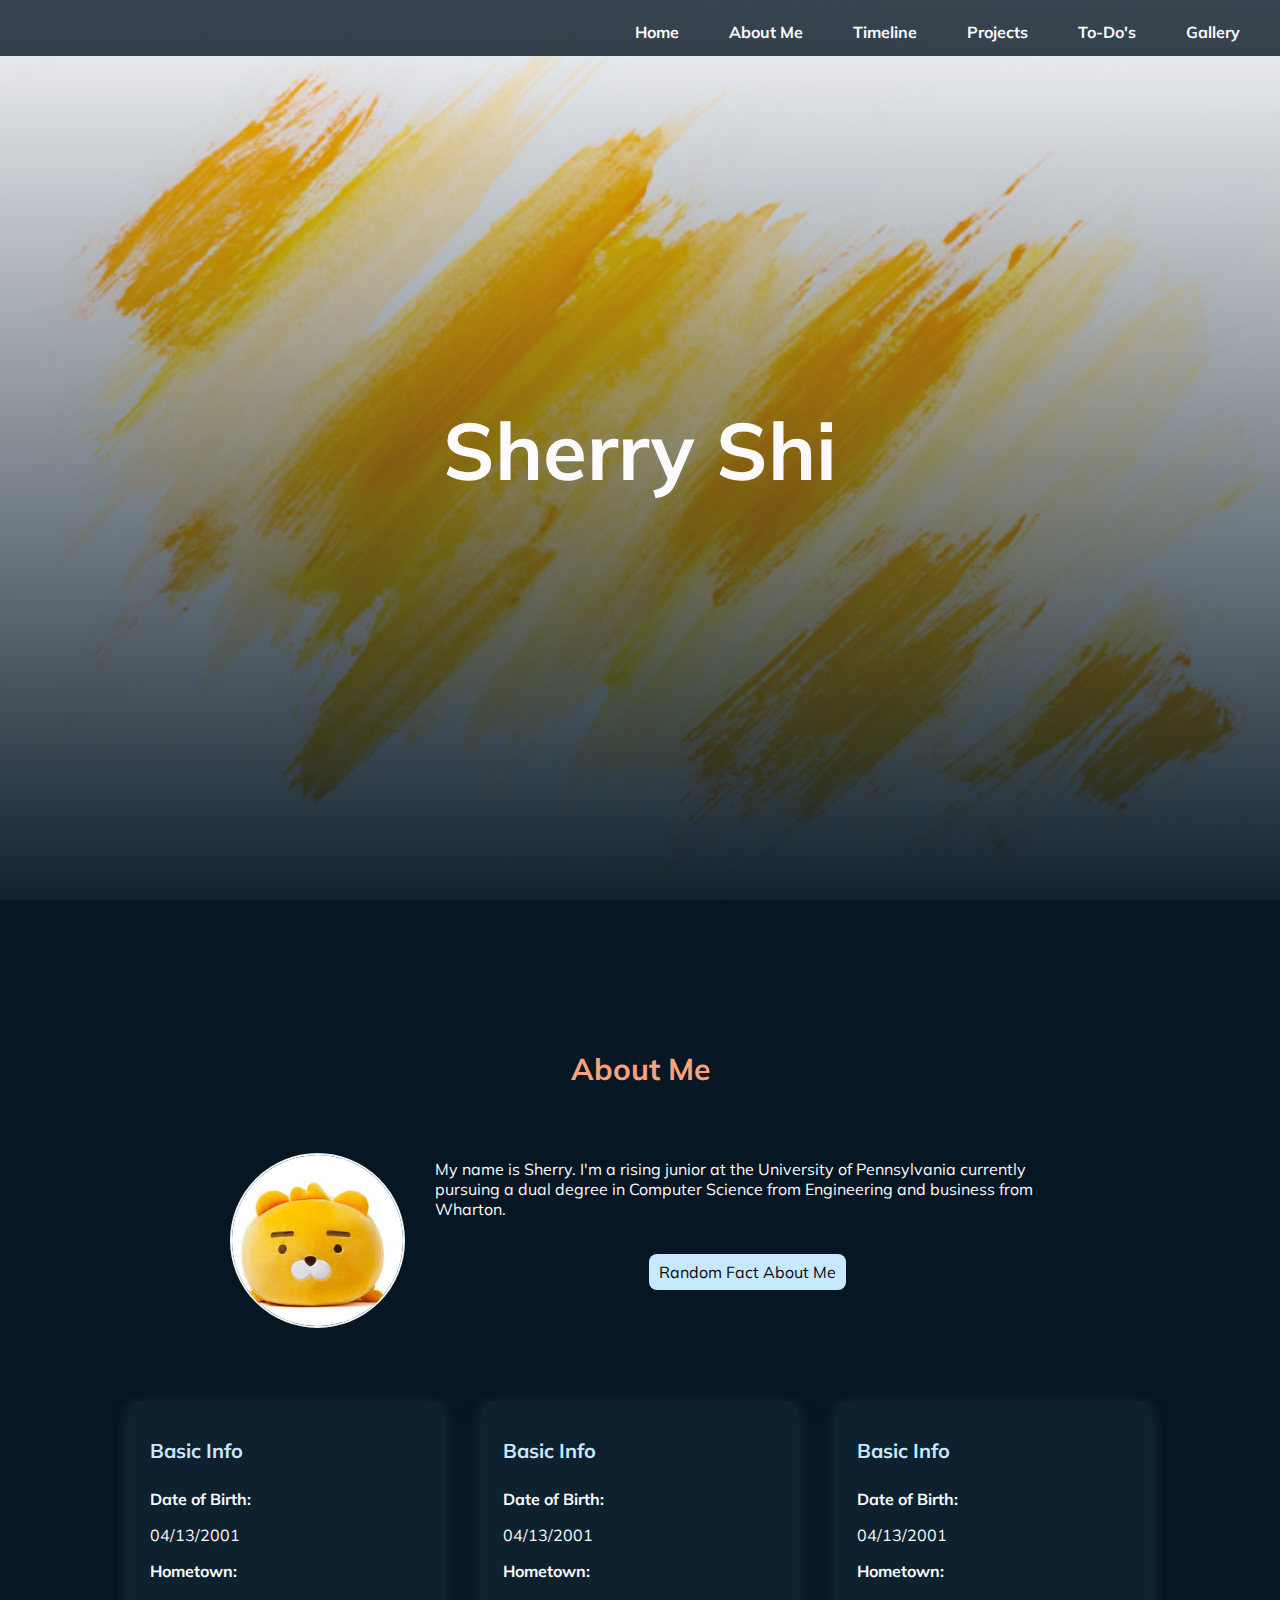
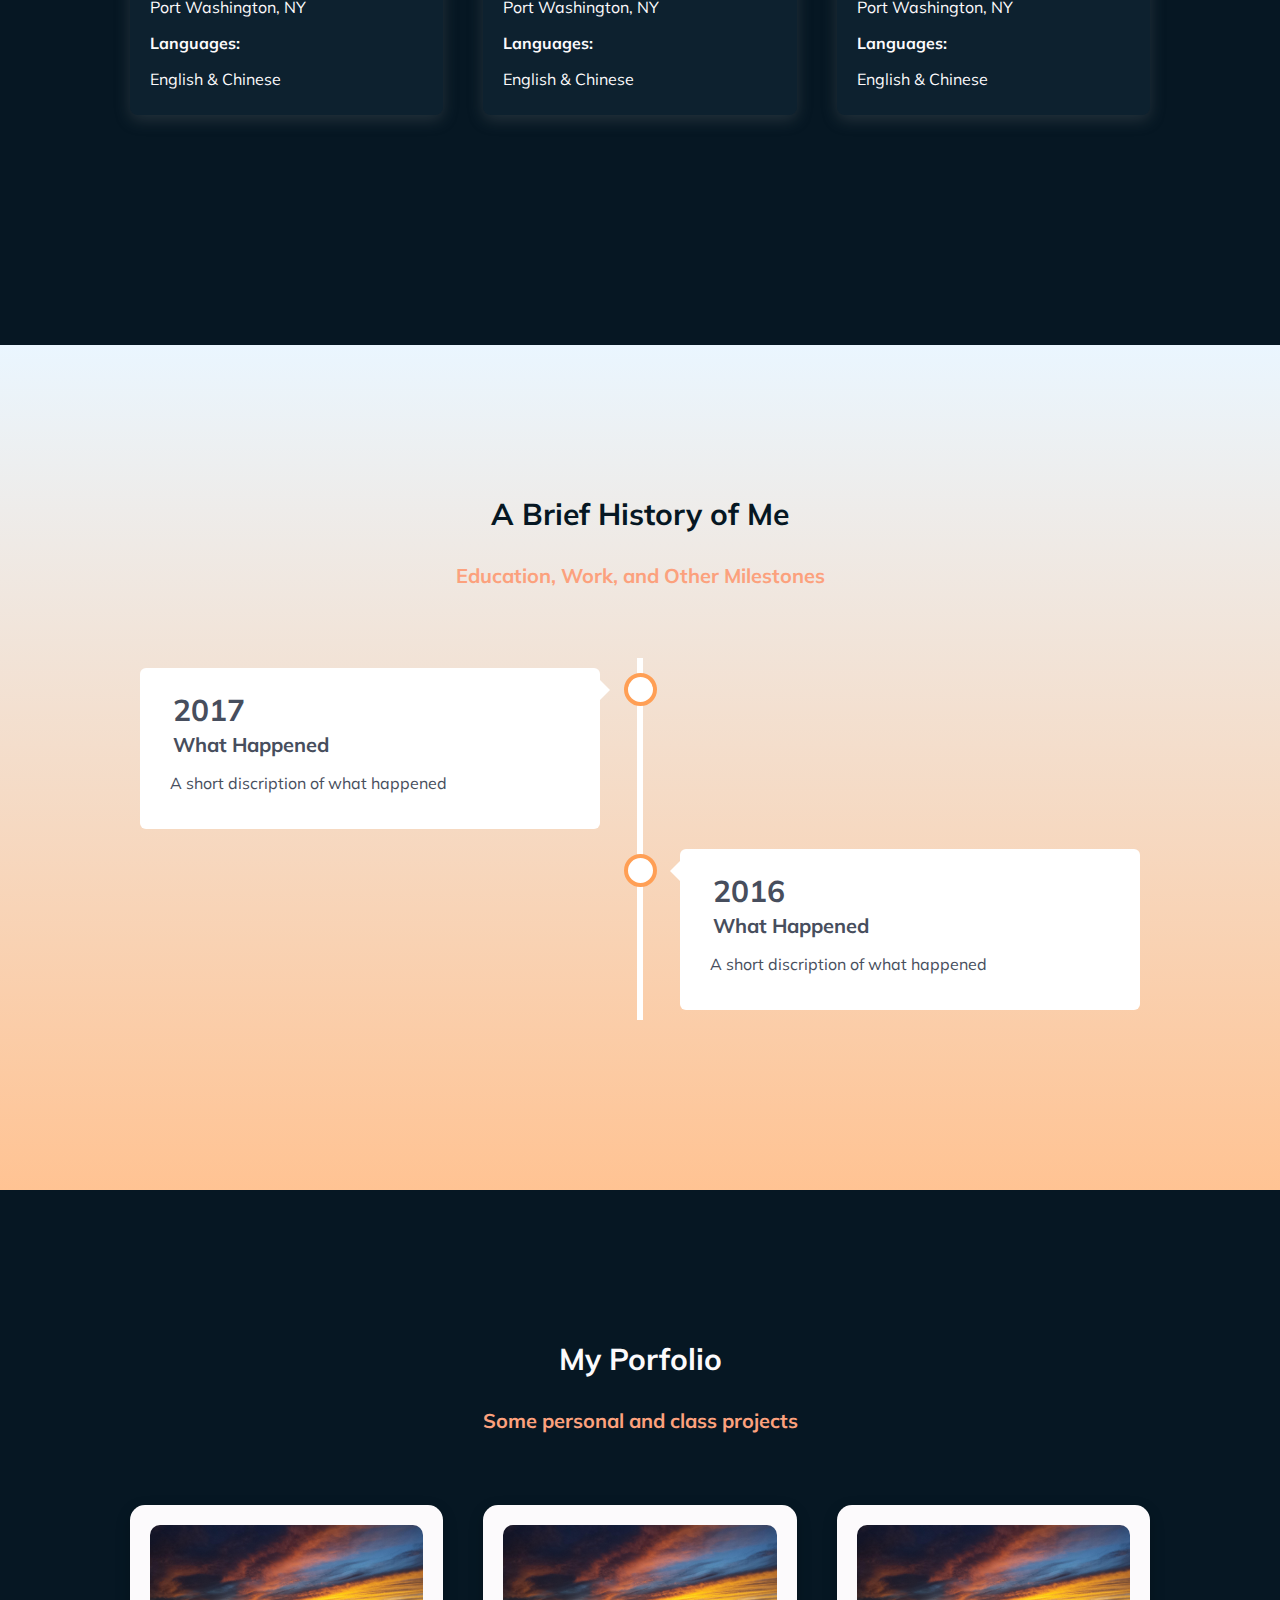
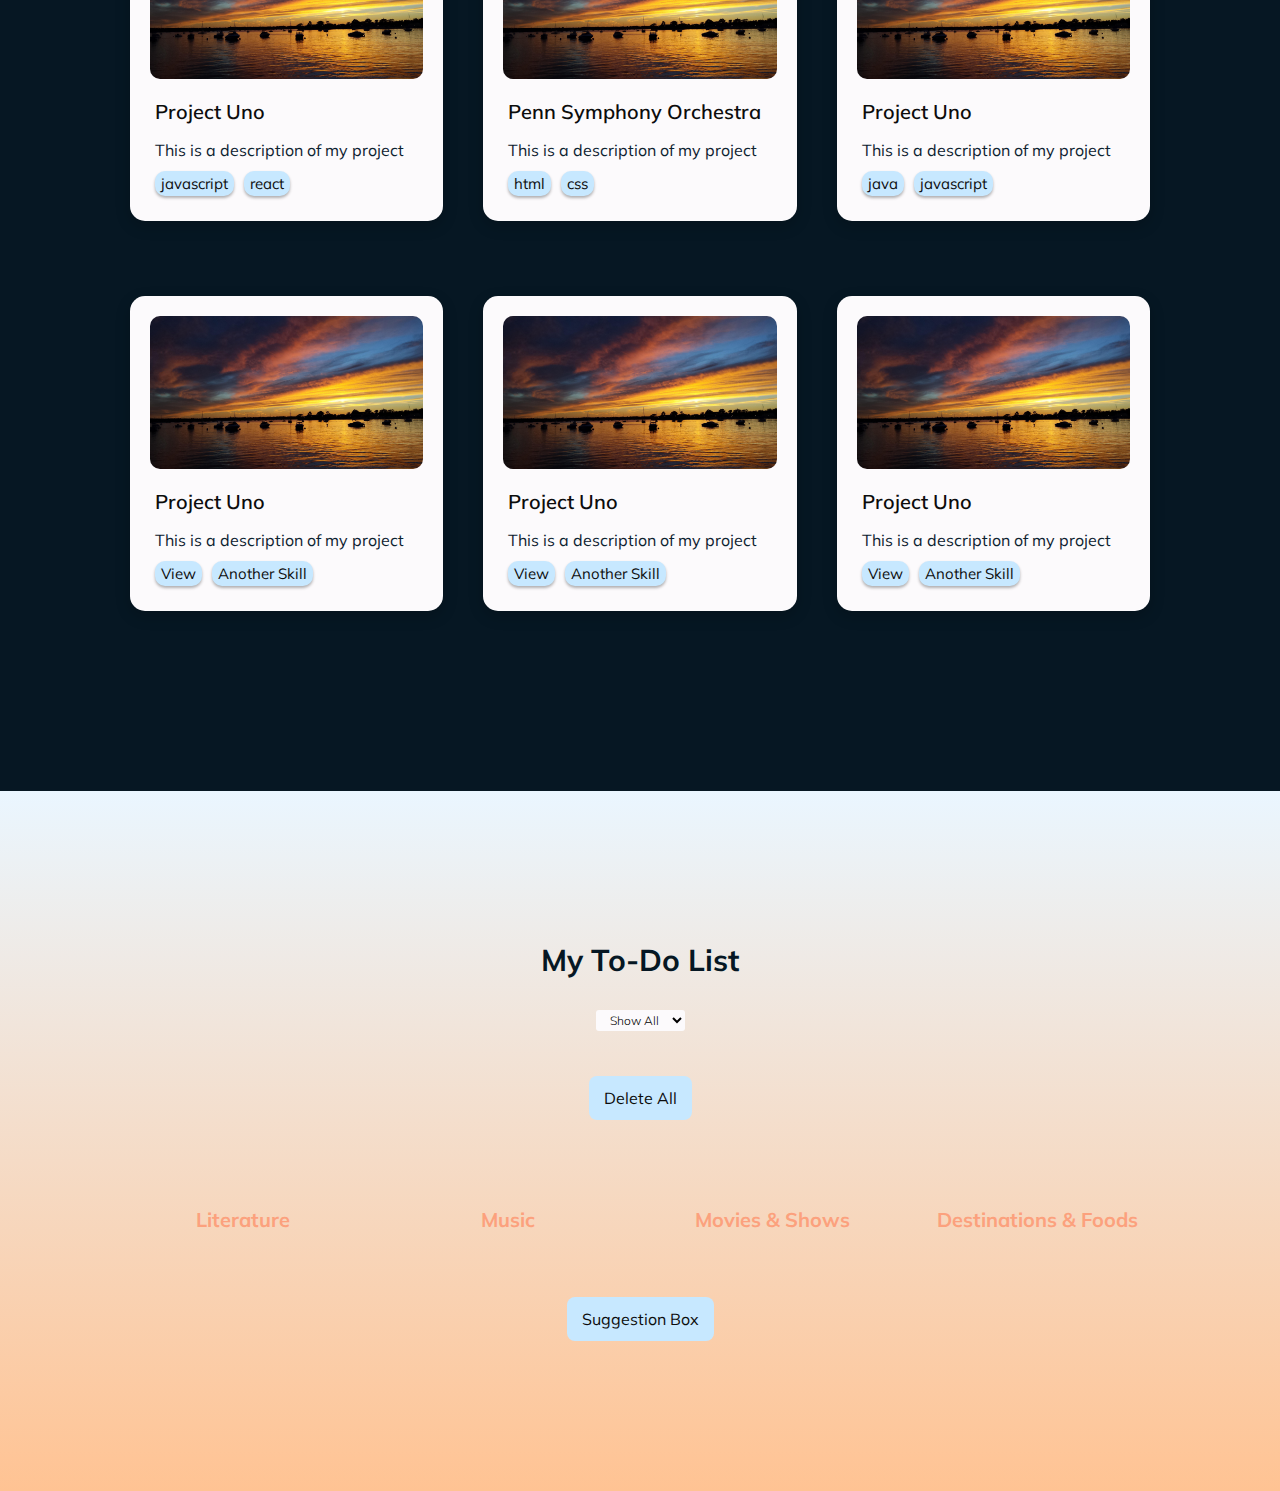
==== portfolio/src/main/webapp/index.html @ 3817cd6d "some css changes" ====
<!DOCTYPE html>
<html>
  <head>
    <meta charset="UTF-8">
    <meta name="viewport" content="width=device-width, initial-scale=1">
    <title>Sherry's Portfolio</title>
    <link rel="stylesheet" href="style.css">
    <script src="https://ajax.googleapis.com/ajax/libs/jquery/3.1.0/jquery.min.js"></script>
    <script src="script.js"></script>
  </head>

  <body onload="getData()">
    <!--Home Initial View-->   
    <header id="home" class="home-background">
      <div id="nav">
        <ul>
          <li><a href="gallery.html">Gallery</a></li>
          <li><a href="index.html#to-do">To-Do's</a></li>
          <li><a href="index.html#projects">Projects</a></li>
          <li><a href="index.html#timeline">Timeline</a></li>
          <li><a href="index.html#about">About Me</a></li>
          <li><a href="index.html#home">Home</a></li>
        </ul>  
      </div>
      <div class="absolute-center">
        <h1>Sherry Shi</h1>
      </div>
    </header>

    <!-- About Section --> 
    <section id="about" class="blue">
      <div class="container">
        <!--Intro Paragraph-->
        <h3 class="orange-text">About Me</h3>
        <div class="wrapper bio">
          <img class="pro-pic" src="./images/ryan.jpg" alt = "My Profile Picture">
          <div class="intro">
            <p>My name is Sherry. I'm a rising junior at the University of 
                Pennsylvania currently pursuing a dual degree in Computer Science
                from Engineering and business from Wharton.</p>
            <button onclick="generateRandomFact()">Random Fact About Me</button>
            <p id="fact-container"></p>
          </div>
        </div>
        <!--Three-columned Profile-->
        <div class="row wrapper profile">
          <div class="column third">
            <div class="profile-card">
              <h4 class="blue-text">Basic Info</h4>
              <strong>Date of Birth:</strong> 
              <p>04/13/2001</p>
              <strong>Hometown:</strong> 
              <p>Port Washington, NY</p>
              <strong>Languages:</strong>
              <p>English & Chinese</p>
            </div>
          </div>
          <div class="column third">
            <div class="profile-card">
              <h4 class="blue-text">Basic Info</h4>
              <strong>Date of Birth:</strong> 
              <p>04/13/2001</p>
              <strong>Hometown:</strong> 
              <p>Port Washington, NY</p>
              <strong>Languages:</strong>
              <p>English & Chinese</p>
            </div> 
          </div>
          <div class="column third">
            <div class="profile-card">
              <h4 class="blue-text">Basic Info</h4>
              <strong>Date of Birth:</strong> 
              <p>04/13/2001</p>
              <strong>Hometown:</strong> 
              <p>Port Washington, NY</p>
              <strong>Languages:</strong>
              <p>English & Chinese</p>
            </div>
          </div>
        </div>
      </div>
    </section>

    <section id="timeline" class="azure">
      <div class="container">
        <!--Timeline div sections -->
        <h3>A Brief History of Me</h3>
        <h4 class="orange-text">Education, Work, and Other Milestones</h4> 
        <div class="timeline">
          <div class="timeline-container left">
            <div class="timeline-content">
              <h3 class="slim">2017</h3>
              <h4 class="slim">What Happened</h4>
              <p>A short discription of what happened</p>
            </div>
          </div>
          <div class="timeline-container right">
            <div class="timeline-content">
              <h3 class="slim">2016</h3>
              <h4 class="slim">What Happened</h4>
              <p>A short discription of what happened</p>
            </div>
          </div>
          <!--Will insert more timeline items-->  
        </div>
      </div> 
    </section>

    <!-- Project Section --> 
    <section id="projects" class="blue"> 
      <div class="container">
        <h3>My Porfolio</h3>
        <h4 class="orange-text">Some personal and class projects</h4>      
        <div class="row wrapper projects">
          <div class="column third">
            <div class="card">
              <img src="./images/sunset.jpg" alt="a sunset">
              <div class="description">
                <h4>Project Uno</h4>
                <p>This is a description of my project</p>
              </div>
              <div class="skills-container">
                <div class="skill">javascript</div>
                <div class="skill">react</div>
              </div>
            </div> 
          </div>
          <div class="column third">
            <div class="card">
              <img src="./images/sunset.jpg" alt="a sunset">
              <div class="description">
                <h4><a href="https://www.dolphin.upenn.edu/pennorch/">Penn Symphony Orchestra</a></h4>
                <p>This is a description of my project</p>
              </div>
              <div class="skills-container">
                <div class="skill">html</div>
                <div class="skill">css</div>
              </div>
            </div> 
          </div>
          <div class="column third">
            <div class="card">
              <img src="./images/sunset.jpg" alt="a sunset">
              <div class="description">
                <h4>Project Uno</h4>
                <p>This is a description of my project</p>
              </div>
              <div class="skills-container">
                <div class="skill">java</div>
                <div class="skill">javascript</div>
              </div>
            </div> 
          </div>
        </div>

        <div class="row wrapper projects">
          <div class="column third">
            <div class="card">
              <img src="./images/sunset.jpg" alt="a sunset">
              <div class="description">
                <h4>Project Uno</h4>
                <p>This is a description of my project</p>
              </div>
              <div class="skills-container">
                <div class="skill">View</div>
                <div class="skill">Another Skill</div>
              </div>
            </div> 
          </div>
          <div class="column third">
            <div class="card">
              <img src="./images/sunset.jpg" alt="a sunset">
              <div class="description">
                <h4>Project Uno</h4>
                <p>This is a description of my project</p>
              </div>
              <div class="skills-container">
                <div class="skill">View</div>
                <div class="skill">Another Skill</div>
              </div>
            </div> 
          </div>
          <div class="column third">
            <div class="card">
              <img src="./images/sunset.jpg" alt="a sunset">
              <div class="description">
                <h4>Project Uno</h4>
                <p>This is a description of my project</p>
              </div>
              <div class="skills-container">
                <div class="skill">View</div>
                <div class="skill">Another Skill</div>
              </div>
            </div> 
          </div>
        </div>

      </div>
    </section> 

    <!-- To-Do Section -->
    <section id="to-do" class="azure">
      <div class="container">
        <h3>My To-Do List</h3>
          <select id="max-loaded" class="inline-select" onChange="getData(this.value)">
          <option value="" selected>Show All</option>
          <option value="10">10</option>
          <option value="5">5</option>
          <option value="3">3</option>
        </select>
        <button onclick="deleteData()">Delete All</button>

        <div class="row wrapper to-dos">
          <div class="column quarter">
              <div class="to-do-container">
              <h4 class="orange-text">Literature</h4>
              <div id="literature-list">
                <!--Dynamically put-in content-->
              </div>
            </div>
          </div>
          <div class="column quarter">
            <div class="to-do-container">
              <h4 class="orange-text">Music</h4>
              <div id="music-list">
                <!--Dynamically put-in content-->
              </div>
            </div>
          </div>
          <div class="column quarter">
            <div class="to-do-container">
              <h4 class="orange-text">Movies & Shows </h4>
              <div id="movie-list">
                <!--Dynamically put-in content-->
              </div>
            </div>
          </div>
          <div class="column quarter">
            <div class="to-do-container">
              <h4 class="orange-text">Destinations & Foods</h4>
              <div id="travel-list">
                <!--Dynamically put-in content-->
              </div>
            </div>
          </div>
        </div>

        <!--TODO: Review good/bad practice of posting recommendation-form to
         two urls through query params. If it is okay, will delete second form--> 
        
        <!--Original Form: Now submits to datastore and excel--> 
        <button onClick="toggleForm()">Suggestion Box</button>
        <form id="recommendation-form" name="recommendation-form">
          <h5 class="blue-text">
        	  Give me your recommendations! Music, books, movies, tv-shows, foods, I'm all ears :)
              </h5>
          <input id="name-excel" type="text" name="Name" placeholder="Your Name?">
          <select id="category-excel" placeholder="Category" name="Category" required>
            <option value="" disabled selected>Select a Category</option>
            <option value="Literature">Literature</option>
            <option value="Music">Music</option>
            <option value="Movie">Movie</option>
            <option value="TV-Show">TV-Show</option>
            <option value="Travel">Travel Destination</option>
            <option value="Food">Food</option>
            <option value="Activity">Activity</option>
            <option value="Other">Other</option>
          </select>
          <input id="content-excel" type="text" 
              placeholder="Your Recommendation?" name="Recommendation" required>
          <textarea id="comment-excel" type="text" 
              placeholder="Any additional comments?" name="Comments"></textarea>
         <button type="submit" id="submit-form">Send</button>
          <p id="form-response" class="hidden"></p>
        </form>

        <!-- Post to datastore only form--> 
        <form action="/data" method="POST" id="datastore-form" name="recommendation-form-server">
          <h5 class="blue-text">
        	  Give me your recommendations! Music, books, movies, tv-shows, foods, I'm all ears :)
              </h5>
          <input id="name" type="text" name="name" placeholder="Your Name?">
          <select id="category" placeholder="category" name="category" required>
            <option value="" disabled selected>Select a Category</option>
            <option value="Literature">Literature</option>
            <option value="Music">Music</option>
            <option value="Movie">Movie</option>
            <option value="TV-Show">TV-Show</option>
            <option value="Destination">Destination</option>
            <option value="Food">Food</option>
            <option value="Activity">Activity</option>
          </select>
          <input id="content" type="text" 
              placeholder="Your Recommendation?" name="content">
          <textarea id="comment" type="text" 
              placeholder="Any additional comments?" name="comment"></textarea>
          <button type="submit" id="submit-form">Send</button>
        </form>
      </div>
    </section>
  </body>
</html>
---- portfolio/src/main/webapp/style.css ----
@import url(https://fonts.googleapis.com/css2?family=Muli:ital,wght@0,300;1,300&display=swap);
* {
  box-sizing: border-box;
}

html {
  background-color: #0C0C0C;
  height: 100%;
}

body {
  margin: 0;
  height: 100%;
  font-family: 'Muli', sans-serif;
}

/*Home View with Background*/
.home-background {
  height: 100%;
  background: linear-gradient(#06172300,#061723f2), 
      url("./images/yellowbrush.jpg") no-repeat fixed center;
  color: #fcfafc;
  background-size: cover;
}

/*Gallery page home view with Background*/
.gallery-background {
  background: url("./images/sunset.jpg") no-repeat fixed;
  background-size: contain;
  height: 60%;
  background-color:#0C0C0C;
  color: #fcfafc;
}

/*Sections*/
section {
  height: auto;
  padding:100px 100px;
}

@media screen and (max-width: 1300px) {
  section {
    padding: 100px 50px;
  }
}

@media screen and (max-width: 800px) {
  section {
    padding: 100px 25px;
  }
}

/*Dark and Light may not be used soon*/
section.dark {
  background-color:#0C0C0C;
  color: #fcfafc;
}
section.light {
  background-color: #fcfafc;
  color: #0C0C0C;
}

section.azure {
  background: linear-gradient(#eaf6ff,#ffc393);
  color: #061723;
}
section.blue {
  background-color: #061723;
  color: #fcfafc;
}




/*Containers*/
.container {
  position: relative;
  margin: 50px 100px;
  text-align:center
}

@media screen and (max-width: 1400px) {
  .container {
    margin: 50px;
  }
}

@media screen and (max-width: 800px) {
  .container {
    margin: 50px 25px;
  }
}

/*Text Wrappers*/
.absolute-center {
  margin: 0;
  position: absolute;
  top: 50%;
  left: 50%;
  text-align: center;
  transform: translate(-50%, -50%);
}

.gallery-title {
  position: absolute;
  top: 30%;
  left: 50%;
  text-align: center;
  transform: translate(-50%, -50%);
}

.wrapper {
  margin: 0px auto; 
  padding: 25px 10px 10px;
}

.bio {
  display: flex;
  display: -webkit-box;  /* OLD - iOS 6-, Safari 3.1-6, BB7 */
  display: -ms-flexbox;  /* TWEENER - IE 10 */
  display: -webkit-flex; /* NEW - Safari 6.1+. iOS 7.1+, BB10 */
  text-align: left;
  max-width: 860px; 
}

.profile {
  max-width: 1300px;
  text-align: left;
  margin-bottom: 100px;
}

.projects, .to-dos {
  max-width: 1500px;
  display: flex; 
  display: -webkit-box;  /* OLD - iOS 6-, Safari 3.1-6, BB7 */
  display: -ms-flexbox;  /* TWEENER - IE 10 */
  display: -webkit-flex; /* NEW - Safari 6.1+. iOS 7.1+, BB10 */
  flex-flow: row wrap;
}

.intro {
  margin: auto;
  padding-left: 20px;
}

#fact-container, .response-container{
  height: 20px;
  margin-top: 20px;
  color: inherit;
  text-align: center;
}

.to-do-container {
  margin: 0 auto;
  width: 100%;
}

.to-do-container p {
  margin: 30px;
}

.to-do-container h4 {
  font-size: 20px;
  margin-bottom: 20px;
}

/*Cards*/
.recommendation {
  background-color:#e9f8ff;
  color: #061723;
  padding: 10px 2px;
  border-radius: 1px;
  width: 100%;
  margin: 10px auto;
  max-width: 450px;
}

.recommendation .content{
  font-size: 16px;
  font-weight: 600;
  padding: 5px 20px;
  text-align: center;
}

.recommendation .comment {
  text-align: left;
  font-size: 14px;
  padding: 5px 20px 10px;
}

.recommendation .footer{
  border-top: 2px solid rgba(189, 189, 189, 0.39);
  font-size: 14px;
  padding: 10px 20px 0px;
  text-align: left;
}

.profile-card {
  border-radius: 8px;
  background-color: #0d212f;
  box-shadow: 0 5px 16px rgba(106, 111, 117, 0.3);
  transition: .4s;
  padding: 10px 20px;
  width: 100%;
}

.profile-card:hover {
  transform: translateY(-.2%);
  box-shadow: 0 5px 18px rgba(106, 111, 117, 0.5);
}

.card {
  border-radius: 15px;
  overflow: hidden;
  box-shadow: 0 5px 15px rgba(0,0,0,.2);
  transition: .2s;
  padding: 20px;
  position: relative;
  margin: 0 auto;
  max-width: 450px;
  background-color: #fcfafc;
  color: #0d212f;
}

.card:hover {
  transform: translateY(-.5%);
  box-shadow: 0 7px 18px rgba(0,0,0,.4);
}

.card img {
  display: block;
  width: 100%;
  max-height: 200px;
  object-fit: cover;
  border-radius: 10px;
}

.card .description {
  padding: 5px 5px 25px; 
  text-align: left;
  position: relative; 
}

.card h4 {
  font-weight: 600;
  margin: 15px 0 2px;
  transition: .4s;
  color: #0c0c0c;
  
}

.card h4 a{
  text-decoration: none;
  color: inherit;
}

.card h4 a:hover{
  color: #a7d7fa;
}

/*Buttons*/
.card .skills-container {
  bottom: 20px;
  position: absolute;
}

.card .skill {
  display: block;
  padding: 3px 6px;
  margin: 5px;
  font-size: 15px;
  text-align: center;
  color:#0C0C0C;
  background-color: #c7e8ff;
  border-radius: 10px;
  border: 2px ;
  box-shadow: 0 2px 3px rgba(0,0,0,.3);
  transition: .1s;  
  float: left;
}

.card .skill:hover {
  cursor: default;
  background-color: #c7e8ff;
  border: none;
  box-shadow: 0 2px 3px rgba(0,0,0,.4);
}

button {
  display: block;
  padding: 6px 8px;
  margin: 35px auto 5px;
  font-size: 16px;
  font: inherit;
  text-align: center;
  background-color: #c7e8ff;
  color: #0C0C0C;
  border-radius: 8px;
  transition: .1s;
  border: 2px solid transparent;
}

button:hover { 
  cursor: pointer;
  background-color: inherit;
  color: inherit;
  border: 2px solid #c7e8ff;
}

#to-do button {
  padding: 10px 13px;
  margin: 15px auto;
  font: 20px inherit;
}
  
#recommendation-form button {
  margin: 25px auto 0;
  width: 100%;
}

  
/*Image Class*/
.pro-pic {
  height: 175px;
  border:2px solid aliceblue;
  border-radius:50%;
  margin: 10px;
}

.gallery img {
  margin-top: 20px;
  vertical-align: middle;
  width: 100%;
  box-shadow: 0 2px 5px rgba(0,0,0,.2);
  transition: .4s;
}

.gallery img:hover {
  transform: translateY(-.8%);
  box-shadow: 0 4px 10px rgba(0,0,0,.6);
}

/*Columns*/
.row {
  display: flex;
  display: -webkit-box;  /* OLD - iOS 6-, Safari 3.1-6, BB7 */
  display: -ms-flexbox;  /* TWEENER - IE 10 */
  display: -webkit-flex; /* NEW - Safari 6.1+. iOS 7.1+, BB10 */
  flex-wrap: wrap;
  -webkit-box-flex-wrap: wrap;   /* OLD - iOS 6-, Safari 3.1-6 */
  -webkit-flex-wrap: 25%;       /* Safari 6.1+. iOS 7.1+, BB10 */
  -ms-flex-wrap: 25%;           /* IE 10 */
}

.column {
  padding: 20px;
}

.gallery {
  padding: 10px;
}

.column.quarter {
  flex: 25%;
  -webkit-box-flex: 25%;   /* OLD - iOS 6-, Safari 3.1-6 */
  -webkit-flex: 25%;       /* Safari 6.1+. iOS 7.1+, BB10 */
  -ms-flex: 25%;           /* IE 10 */
  width: 25%;
}

.column.half {
  flex: 50%;
  -webkit-box-flex: 50%;   /* OLD - iOS 6-, Safari 3.1-6 */
  -webkit-flex: 50%;       /* Safari 6.1+. iOS 7.1+, BB10 */
  -ms-flex: 50%;           /* IE 10 */
  width: 50%;
}

.column.third {
  flex: calc(100%/3);
  -webkit-box-flex: calc(100%/3);   /* OLD - iOS 6-, Safari 3.1-6 */
  -webkit-flex: calc(100%/3);       /* Safari 6.1+. iOS 7.1+, BB10 */
  -ms-flex: calc(100%/3);           /* IE 10 */  
  width: calc(100%/3);
  display: flex; /*so elements within are same height*/
  display: -webkit-box;  /* OLD - iOS 6-, Safari 3.1-6, BB7 */
  display: -ms-flexbox;  /* TWEENER - IE 10 */
  display: -webkit-flex; /* NEW - Safari 6.1+. iOS 7.1+, BB10 */
}

.row:after {
  content: "";
  display: table;
}


@media screen and (max-width: 700px) {
  .column.half {
    flex: 100%;
    -webkit-box-flex: 100%;   /* OLD - iOS 6-, Safari 3.1-6 */
    -webkit-flex: 100%;       /* Safari 6.1+. iOS 7.1+, BB10 */
    -ms-flex: 100%;           /* IE 10 */
    max-width: 100%;
  }
}

@media screen and (max-width: 860px) {
  .column.third {
    flex: 100%;
    -webkit-box-flex: 100%;   /* OLD - iOS 6-, Safari 3.1-6 */
    -webkit-flex: 100%;       /* Safari 6.1+. iOS 7.1+, BB10 */
    -ms-flex: 100%;           /* IE 10 */
    max-width: 100%;
  }
}

@media screen and (max-width: 1210px) {
  .column.quarter {
    flex: 100%;
    -webkit-box-flex: 100%;   /* OLD - iOS 6-, Safari 3.1-6 */
    -webkit-flex: 100%;       /* Safari 6.1+. iOS 7.1+, BB10 */
    -ms-flex: 100%;           /* IE 10 */
    max-width: 50%;
  }
}

@media screen and (max-width: 680px) {
  .column.quarter {
    flex: 100%;
    -webkit-box-flex: 100%;   /* OLD - iOS 6-, Safari 3.1-6 */
    -webkit-flex: 100%;       /* Safari 6.1+. iOS 7.1+, BB10 */
    -ms-flex: 100%;           /* IE 10 */
    max-width: 100%;
  }
}
/*Navigation Bar*/
#nav{
  background: #061723cb;
  z-index: 9999;
  padding: 8px 15px 0px;
}

#nav ul {
  list-style-type: none;
  margin: 0 auto;
  overflow: hidden;
  padding: 0;
}

#nav li {
  float: right;  
  position: relative;
  display:  inline-block;
  font-weight: bold;
}

#nav li a {
  color: #fcfafc;
  display: block;
  text-align: center;
  padding: 14px 25px;
  text-decoration: none;
}

#nav li a:hover {
  color: rgb(197, 197, 197);
}

.sticky {
  position: fixed;
  top: 0;
  width: 100%;
}

/*TIMELINE CSS (taken from W3School Tutorial and edited)*/
/* The actual timeline (the vertical ruler) */
.timeline {
  position: relative;
  max-width: 1200px;
  margin: 70px auto;
}

/* The actual timeline (the vertical ruler) */
.timeline::after {
  content: '';
  position: absolute;
  width: 6px;
  background-color: white;
  top: 0;
  bottom: 0;
  left: 50%;
  margin-left: -3px;
}

/* Container around content */
.timeline-container {
  padding: 10px 40px;
  position: relative;
  background-color: inherit;
  width: 50%;
  text-align: left;
  transition: .4s;
}

.timeline-container:hover {
  transform: translateY(-1%);
}

/* The circles on the timeline */
.timeline-container::after {
  content: '';
  position: absolute;
  width: 25px;
  height: 25px;
  right: -17px;
  background-color: white;
  border: 4px solid #FF9F55;
  top: 15px;
  border-radius: 50%;
  z-index: 1;
}

/* Place the container to the left */
.timeline-container.left {
  left: 0;
}

/* Place the container to the right */
.timeline-container.right {
  left: 50%;
}

/* Add arrows to the left container (pointing right) */
.timeline-container.left::before {
  content: " ";
  height: 0;
  position: absolute;
  top: 22px;
  width: 0;
  z-index: 1;
  right: 30px;
  border: medium solid white;
  border-width: 10px 0 10px 10px;
  border-color: transparent transparent transparent white;
}

/* Add arrows to the right container (pointing left) */
.timeline-container.right::before {
  content: " ";
  height: 0;
  position: absolute;
  top: 22px;
  width: 0;
  z-index: 1;
  left: 30px;
  border: medium solid white;
  border-width: 10px 10px 10px 0;
  border-color: transparent white transparent transparent;
}

/* Fix the circle for containers on the right side */
.timeline-container.right::after {
  left: -16px;
} 

/* The actual content */
.timeline-content {
  padding: 20px 30px;
  background-color: white;
  position: relative;
  border-radius: 6px;
  color: #474e5d
}

.timeline-content:hover {
  color: #000
}

/* Media queries - Responsive timeline on screens less than 600px wide */
@media screen and (max-width: 600px) {
/* Place the timelime to the left */
  .timeline::after {
    left: 31px;
  }

/* Full-width containers */
  .timeline-container {
    width: 100%;
    padding-left: 70px;
    padding-right: 25px;
  }

/* Make sure that all arrows are pointing leftwards */
  .timeline-container::before {
    left: 60px;
    border: medium solid white;
    border-width: 10px 10px 10px 0;
    border-color: transparent white transparent transparent;
  }

/* Make sure all circles are at the same spot */
  .left::after, .right::after {
    left: 15px;
  }

/* Make all right containers behave like the left ones */
  .right {
    left: 0;
  }
}

/*Form*/
#recommendation-form, #datastore-form {
  background: inherit;
  margin: 30px auto;
  max-width: 500px;
  position: relative;
  border: 2px solid #061723;
  color: #061723;
  border-radius: 20px;
  padding: 30px 40px;
  text-align: center;
  display: none;
}

form input, select, textarea {
  width: 100%;
  padding: 15px;
  margin: 20px auto 5px;
  border: none;
  border-radius: 8px;
  background-color: #fcfafc;
  font: inherit;
  font-size: 15px;
  font-weight: 700;
}

.inline-select {
  font-size: 12px;
  width: auto;
  margin: 0 5px 30px;
  padding: 2px 10px;
  border-radius: 3px;
  font-weight: 300;
}

/*To-do list*/
#to-do ul {
  margin: auto;
  text-align: left;
}

/*Text Appearances*/
.blue-text {
  color: #c7e8ff;
}

.orange-text {
  color: #FCA17D;
}

.turquoise-text {
  color: #4f8eb9
}

.grey-text {
  color: rgb(211, 211, 211)
}

h1 {
  font-size: 80px;
}

h2 {
  font-size: 60px;
}

h3 {
  font-size: 30px;
}

h4 {
  font-size: 20px;
}

h5 {
  font-size: 18px;
  margin: 10px 5px;
}

.slim {
  margin: 3px;
}

.hidden {
  visibility: hidden;
}
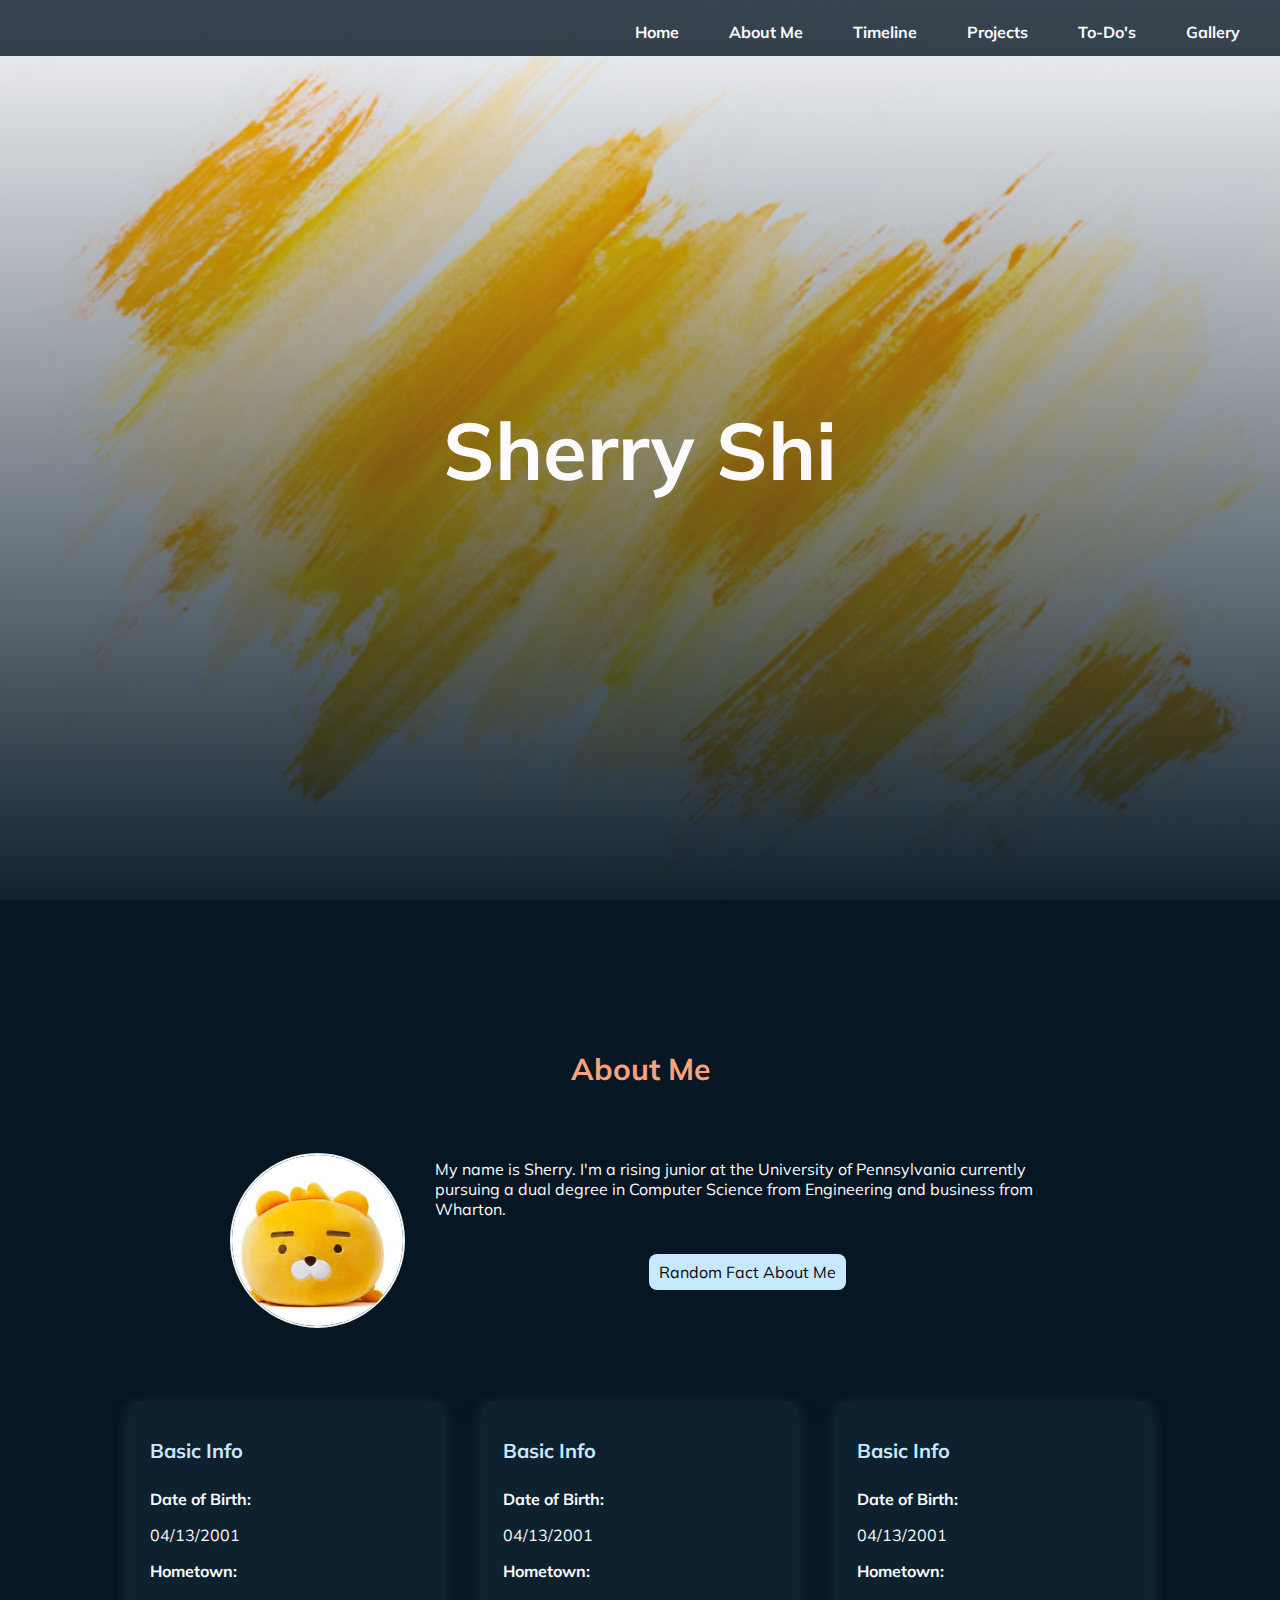
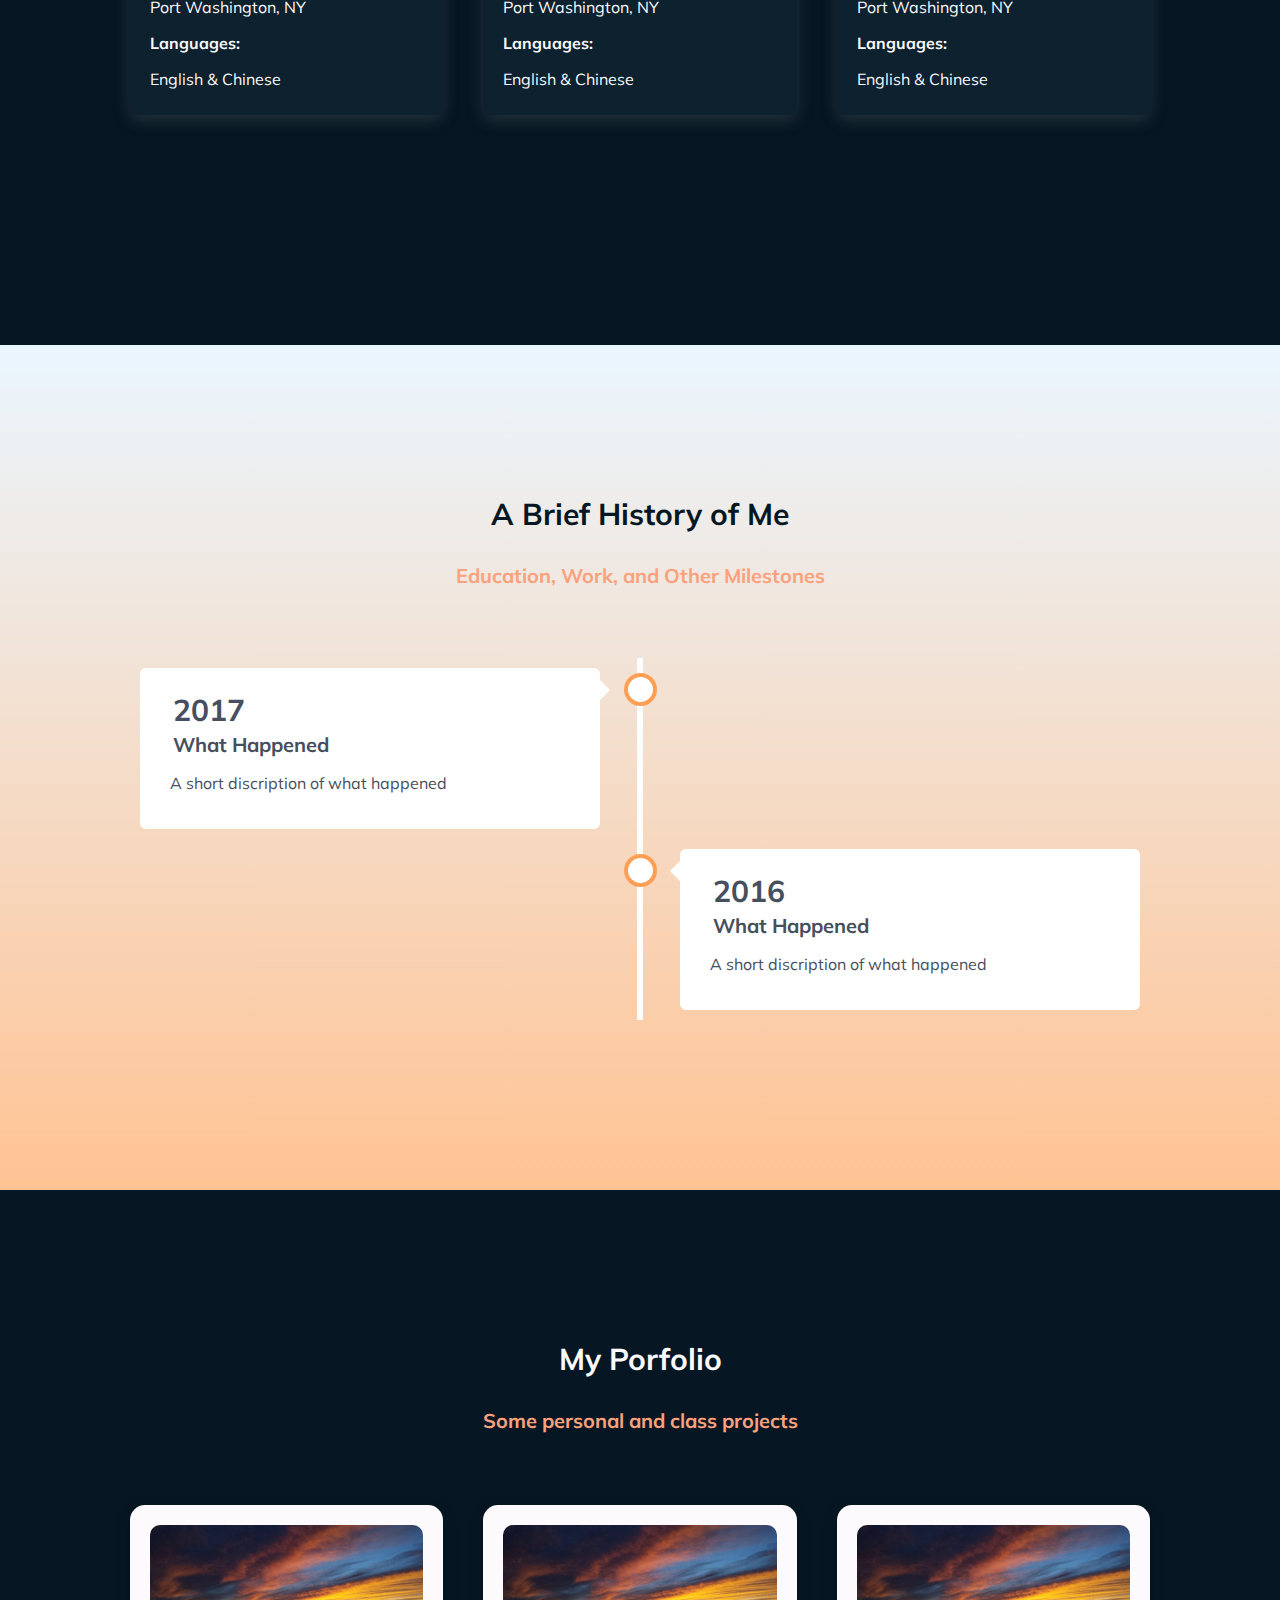
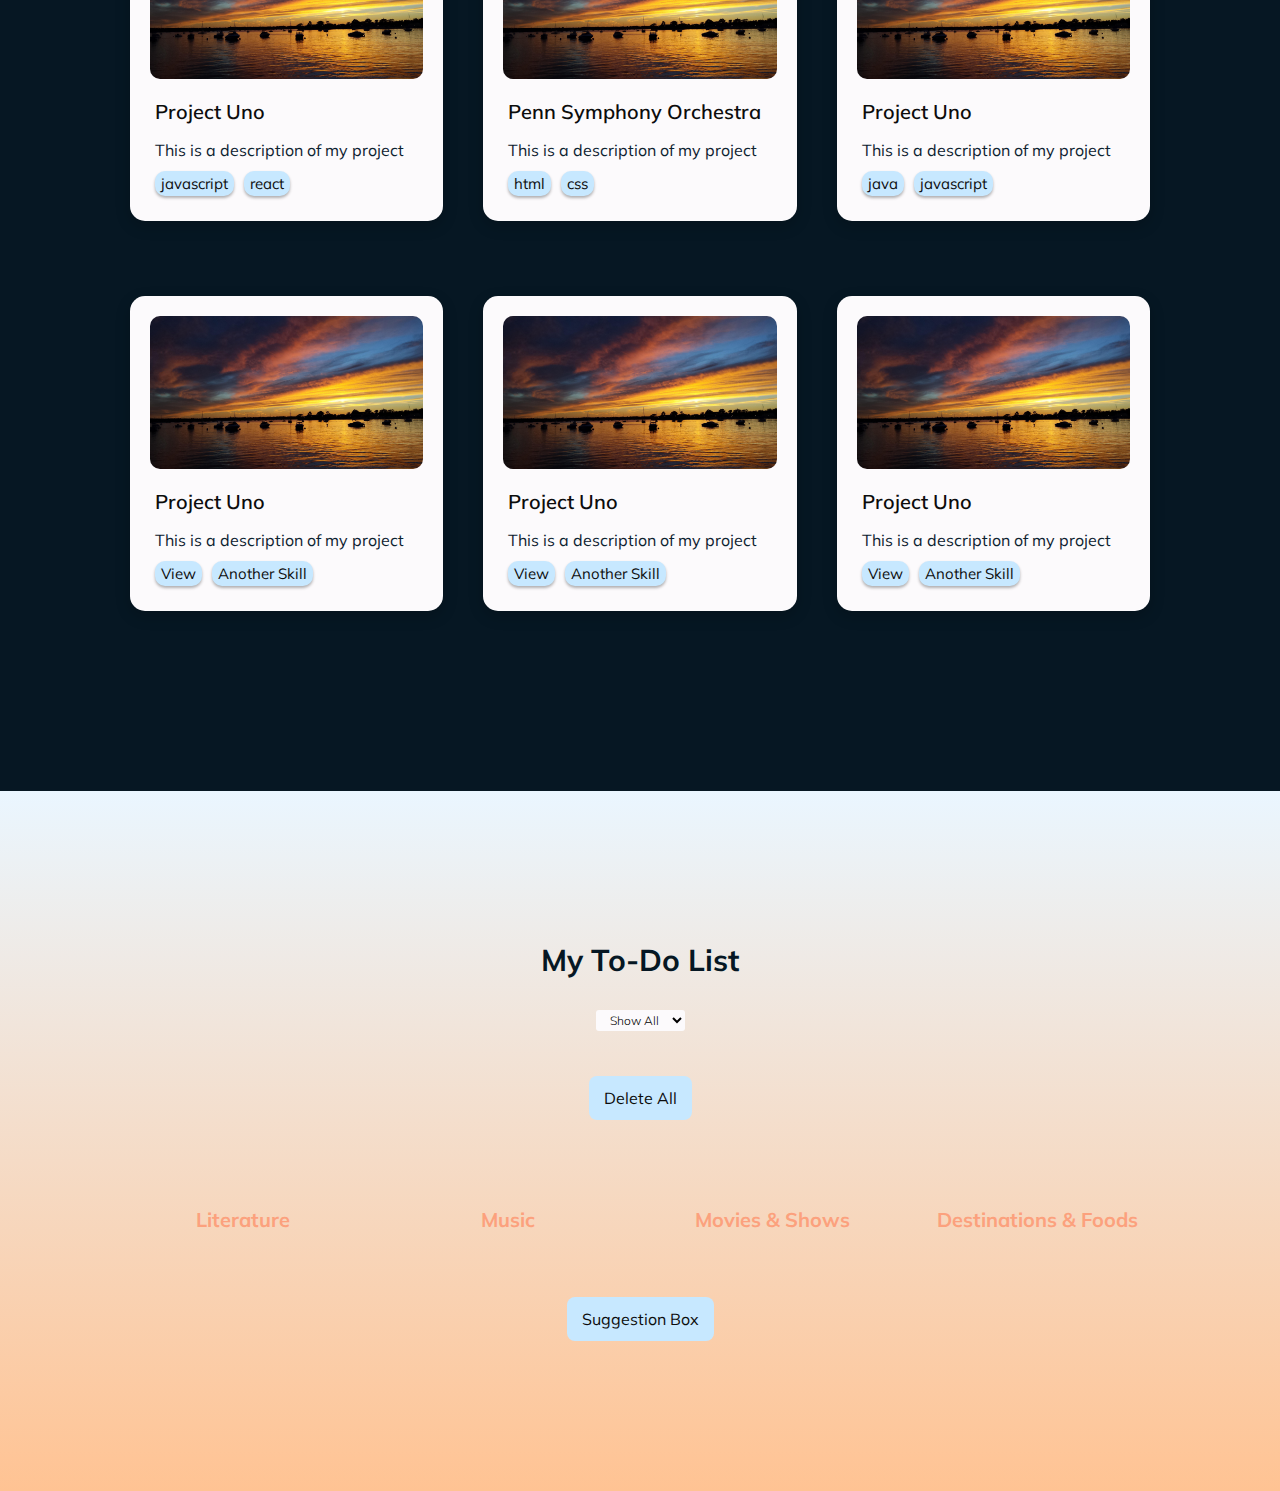
==== commit fdfe3eef: "show alert box as modal, with background darkened, reorganized scrypt.js" ====
--- a/portfolio/src/main/webapp/index.html
+++ b/portfolio/src/main/webapp/index.html
@@ -5,6 +5,7 @@
     <meta name="viewport" content="width=device-width, initial-scale=1">
     <title>Sherry's Portfolio</title>
     <link rel="stylesheet" href="style.css">
+    <link rel="stylesheet" href="https://cdnjs.cloudflare.com/ajax/libs/font-awesome/4.7.0/css/font-awesome.min.css">
     <script src="https://ajax.googleapis.com/ajax/libs/jquery/3.1.0/jquery.min.js"></script>
     <script src="script.js"></script>
   </head>
@@ -208,8 +209,10 @@
           <option value="5">5</option>
           <option value="3">3</option>
         </select>
-        <button onclick="deleteData()">Delete All</button>
-
+        <button onclick="deleteBuffer()">Delete All</button>
+        <div id="alert-card">
+          <!-- Dynamically Generate --> 
+        </div> 
         <div class="row wrapper to-dos">
           <div class="column quarter">
               <div class="to-do-container">
@@ -267,7 +270,7 @@
             <option value="Other">Other</option>
           </select>
           <input id="content-excel" type="text" 
-              placeholder="Your Recommendation?" name="Recommendation" required>
+              placeholder="Your Recommendation?" name="Recommendation" required>  
           <textarea id="comment-excel" type="text" 
               placeholder="Any additional comments?" name="Comments"></textarea>
          <button type="submit" id="submit-form">Send</button>
@@ -275,9 +278,10 @@
         </form>
 
         <!-- Post to datastore only form--> 
-        <form action="/data" method="POST" id="datastore-form" name="recommendation-form-server">
+        <form action="" method="POST" id="datastore-form" name="recommendation-form-server" 
+            enctype="multipart/form-data">
           <h5 class="blue-text">
-        	  Give me your recommendations! Music, books, movies, tv-shows, foods, I'm all ears :)
+        	  This one uploads images too! 
               </h5>
           <input id="name" type="text" name="name" placeholder="Your Name?">
           <select id="category" placeholder="category" name="category" required>
@@ -292,11 +296,13 @@
           </select>
           <input id="content" type="text" 
               placeholder="Your Recommendation?" name="content">
+          <input type="file" id="image" name="image">
           <textarea id="comment" type="text" 
               placeholder="Any additional comments?" name="comment"></textarea>
           <button type="submit" id="submit-form">Send</button>
         </form>
       </div>
     </section>
+    <div id="backdrop"></div>
   </body>
 </html>
--- a/portfolio/src/main/webapp/style.css
+++ b/portfolio/src/main/webapp/style.css
@@ -26,8 +26,8 @@
 /*Gallery page home view with Background*/
 .gallery-background {
   background: url("./images/sunset.jpg") no-repeat fixed;
-  background-size: contain;
-  height: 60%;
+  background-size: cover;
+  height: 100%;
   background-color:#0C0C0C;
   color: #fcfafc;
 }
@@ -103,7 +103,7 @@
 
 .gallery-title {
   position: absolute;
-  top: 30%;
+  top: 50%;
   left: 50%;
   text-align: center;
   transform: translate(-50%, -50%);
@@ -164,6 +164,46 @@
   margin-bottom: 20px;
 }
 
+/*Alert*/
+#backdrop {
+  position: fixed;
+  opacity: 0; 
+  left: 0;
+  top: 0;
+  right: 0;
+  bottom: 0;
+  background-color: #06172396;
+  pointer-events: none;
+  transition: 200ms ease-in-out
+}
+
+#backdrop.active {
+  opacity:  1;
+  pointer-events: all;
+}
+
+#alert-card {
+  border: 2px solid black;
+  background-color: azure;
+  color: #061723;
+  padding: 20px;
+  position: fixed;
+  border-radius: 10px;
+  text-align: center;
+  width: 500px;
+  max-width: 70%;
+  margin: auto;
+  top: 50%;
+  left: 50%;
+  transform: translate(-50%,-50%) scale(0);
+  transition: 200ms ease-in-out;
+  z-index: 100;
+} 
+
+#alert-card.active {
+  transform: translate(-50%, -50%) scale(1);  
+}
+
 /*Cards*/
 .recommendation {
   background-color:#e9f8ff;
@@ -188,10 +228,15 @@
   padding: 5px 20px 10px;
 }
 
+.recommendation img {
+  padding: 0 10px 10px;
+  width: 100%;
+}
+
 .recommendation .footer{
   border-top: 2px solid rgba(189, 189, 189, 0.39);
   font-size: 14px;
-  padding: 10px 20px 0px;
+  padding: 10px 10px 0px 20px;
   text-align: left;
 }
 
@@ -695,3 +740,15 @@
 .hidden {
   visibility: hidden;
 }
+
+/*Icons*/
+.fa.fa-trash-o {
+  font-size: 20px;
+  float: right;
+  border-radius: 3px;
+}
+
+.fa.fa-trash-o:hover {
+  transform: translateY(-2%);
+  color: #FCA17D;
+}
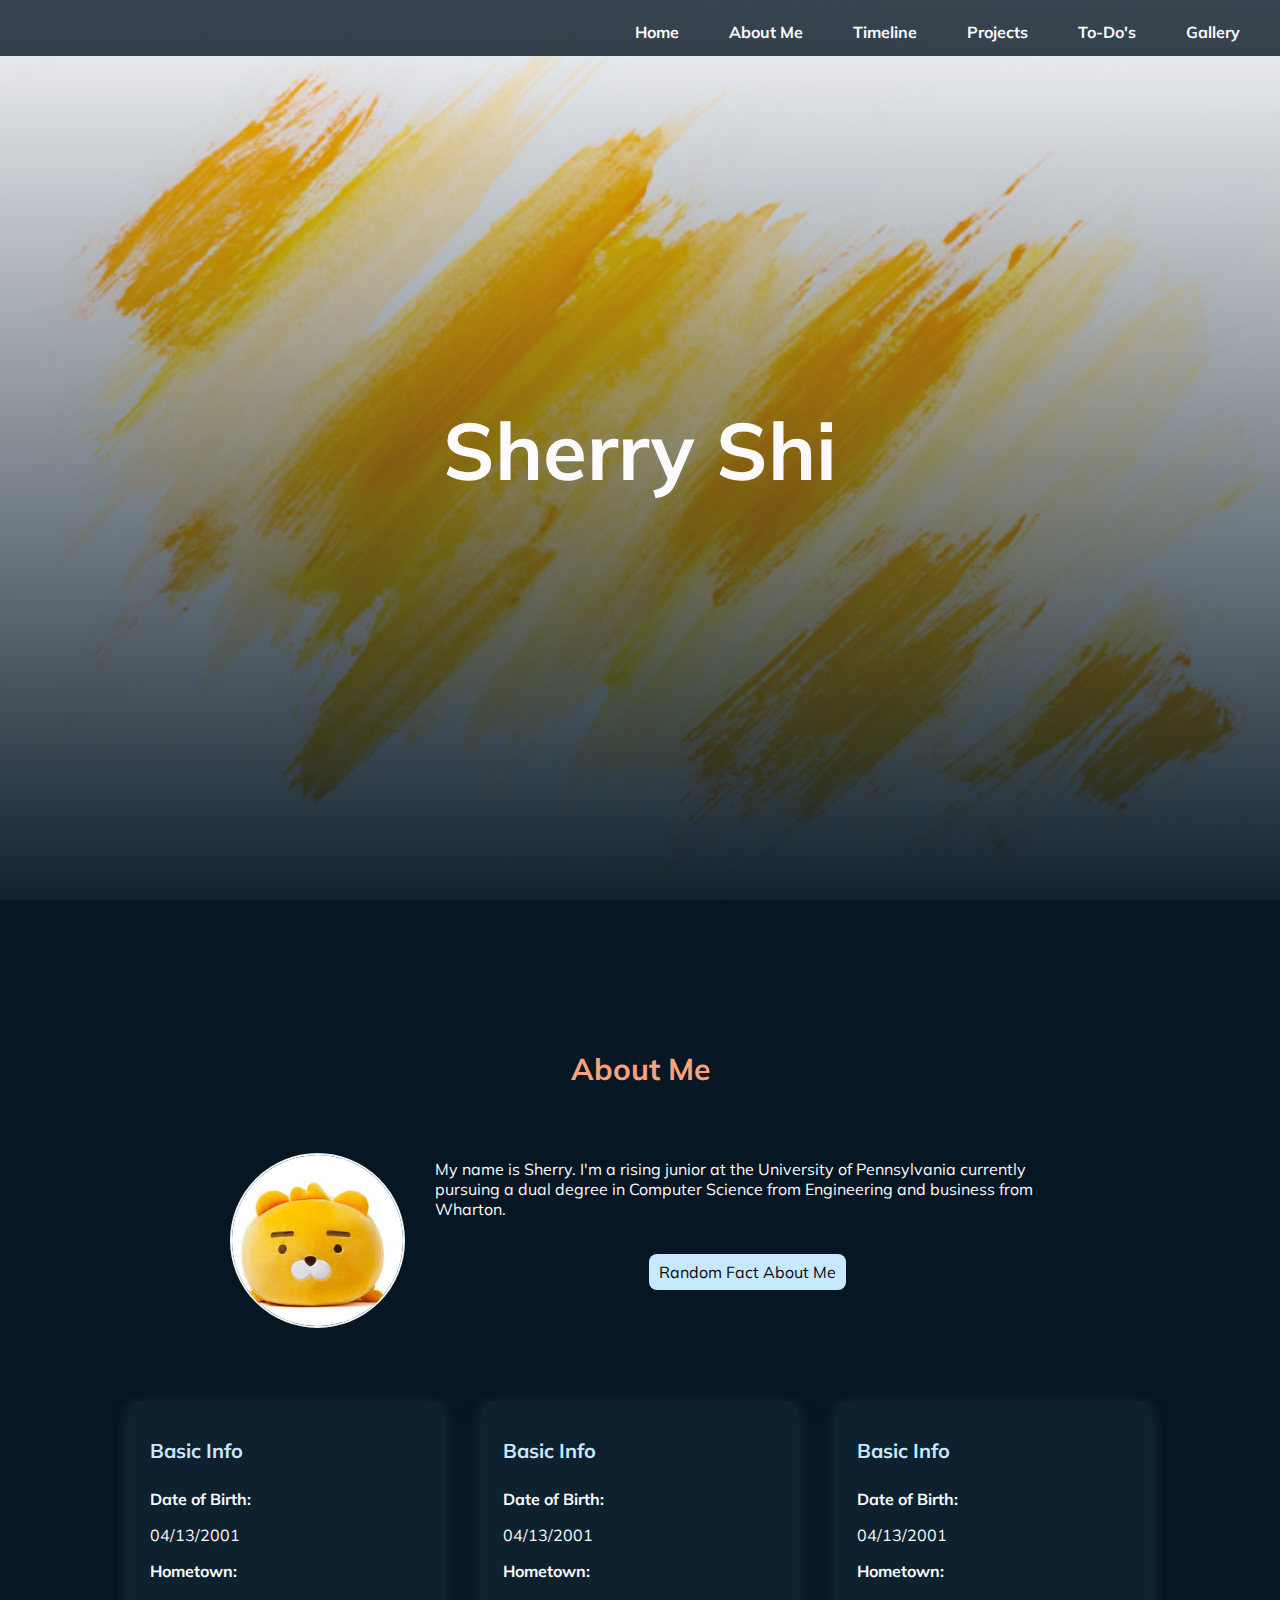
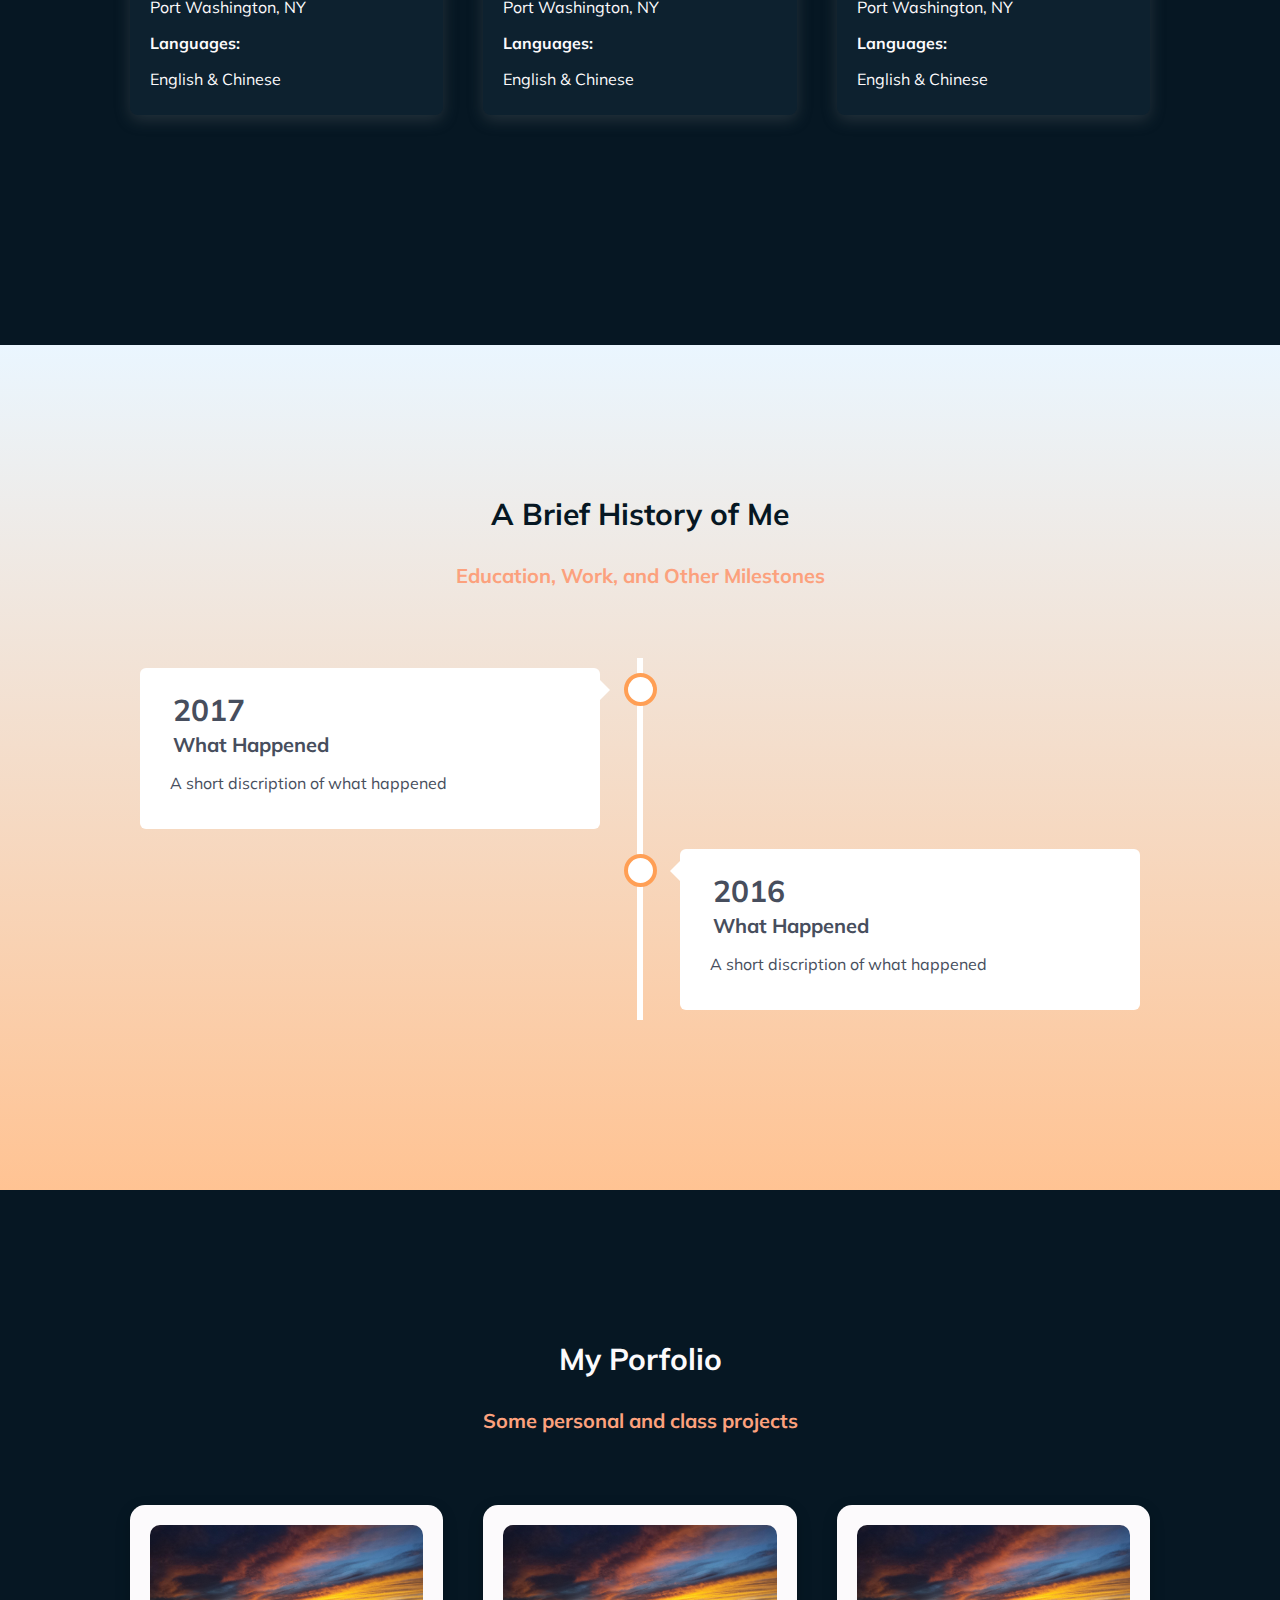
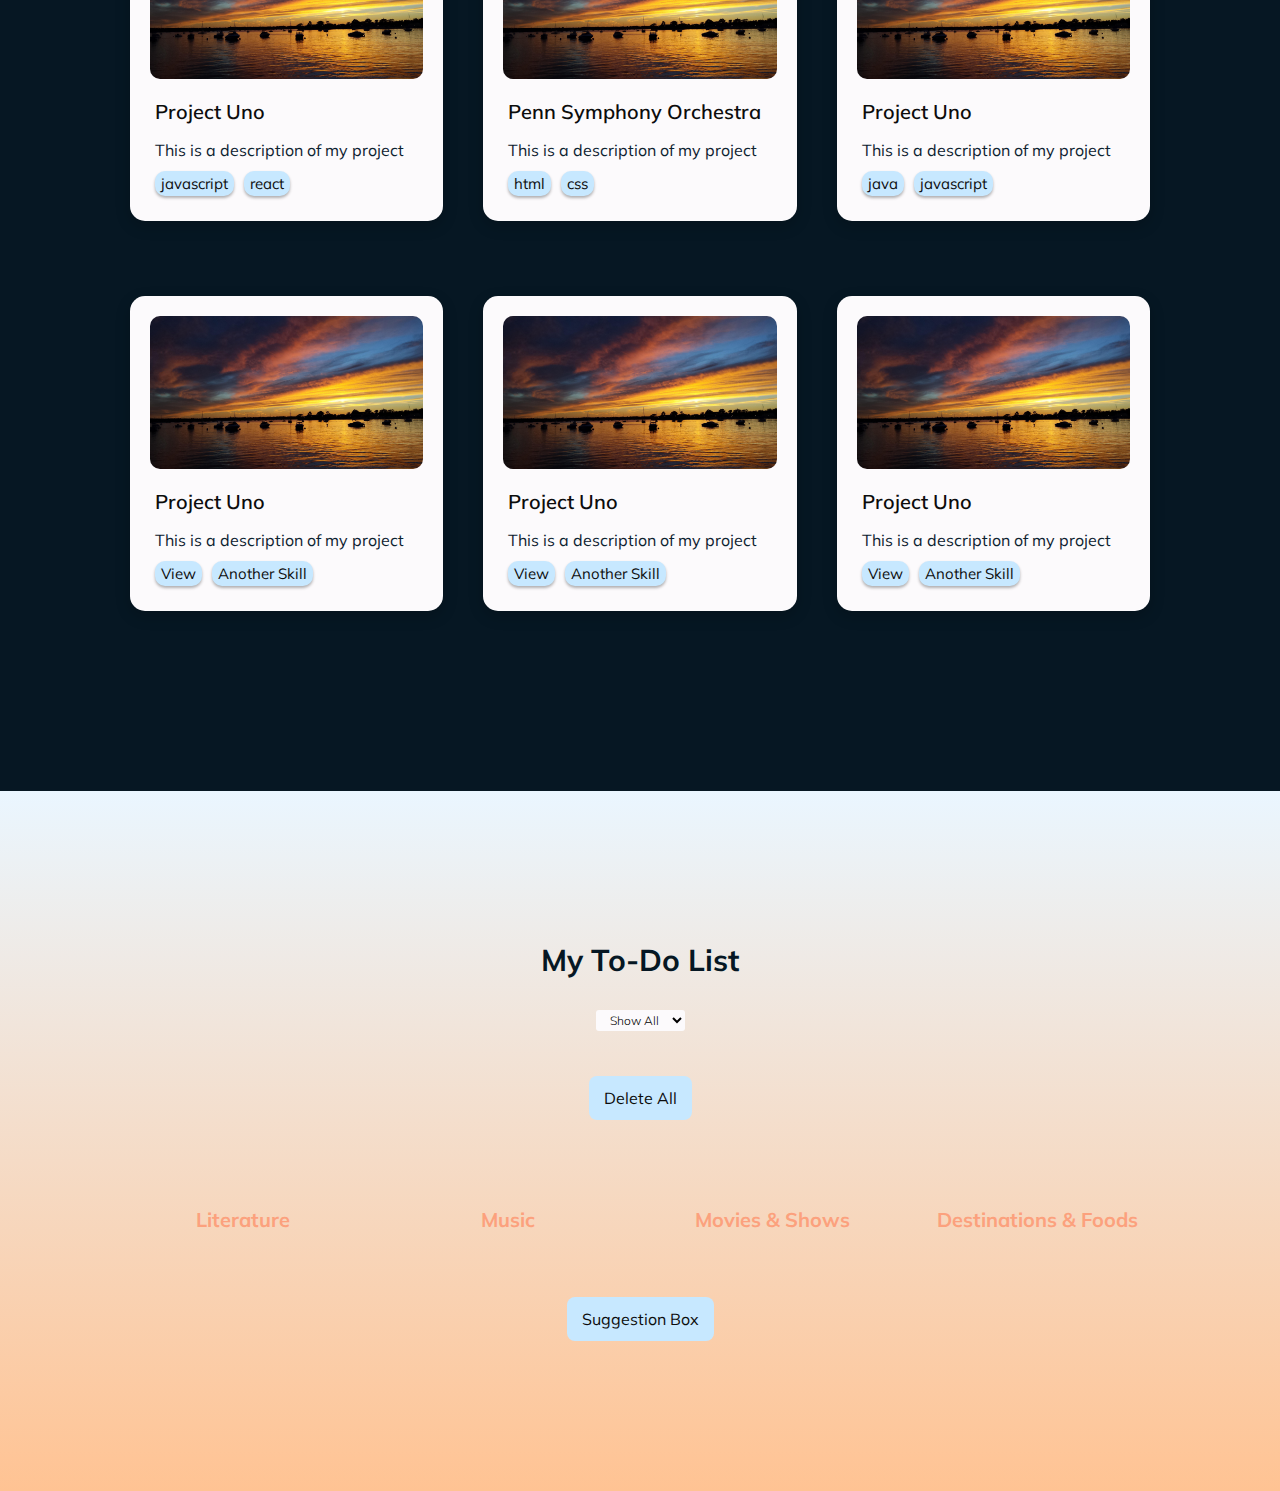
==== commit 574d225e: "Revert "Merge branch 'sherryauth' of https://github.com/Sherry2001/step into sherrytests"" ====
--- a/portfolio/src/main/webapp/index.html
+++ b/portfolio/src/main/webapp/index.html
@@ -303,6 +303,5 @@
         </form>
       </div>
     </section>
-    <div id="backdrop"></div>
   </body>
 </html>
--- a/portfolio/src/main/webapp/style.css
+++ b/portfolio/src/main/webapp/style.css
@@ -164,47 +164,16 @@
   margin-bottom: 20px;
 }
 
-/*Alert*/
-#backdrop {
-  position: fixed;
-  opacity: 0; 
-  left: 0;
-  top: 0;
-  right: 0;
-  bottom: 0;
-  background-color: #06172396;
-  pointer-events: none;
-  transition: 200ms ease-in-out
-}
-
-#backdrop.active {
-  opacity:  1;
-  pointer-events: all;
-}
-
+/*Cards*/
 #alert-card {
   border: 2px solid black;
-  background-color: azure;
-  color: #061723;
   padding: 20px;
-  position: fixed;
   border-radius: 10px;
   text-align: center;
-  width: 500px;
-  max-width: 70%;
+  display: none;
+  width: 50%;
   margin: auto;
-  top: 50%;
-  left: 50%;
-  transform: translate(-50%,-50%) scale(0);
-  transition: 200ms ease-in-out;
-  z-index: 100;
-} 
-
-#alert-card.active {
-  transform: translate(-50%, -50%) scale(1);  
-}
-
-/*Cards*/
+}
 .recommendation {
   background-color:#e9f8ff;
   color: #061723;
